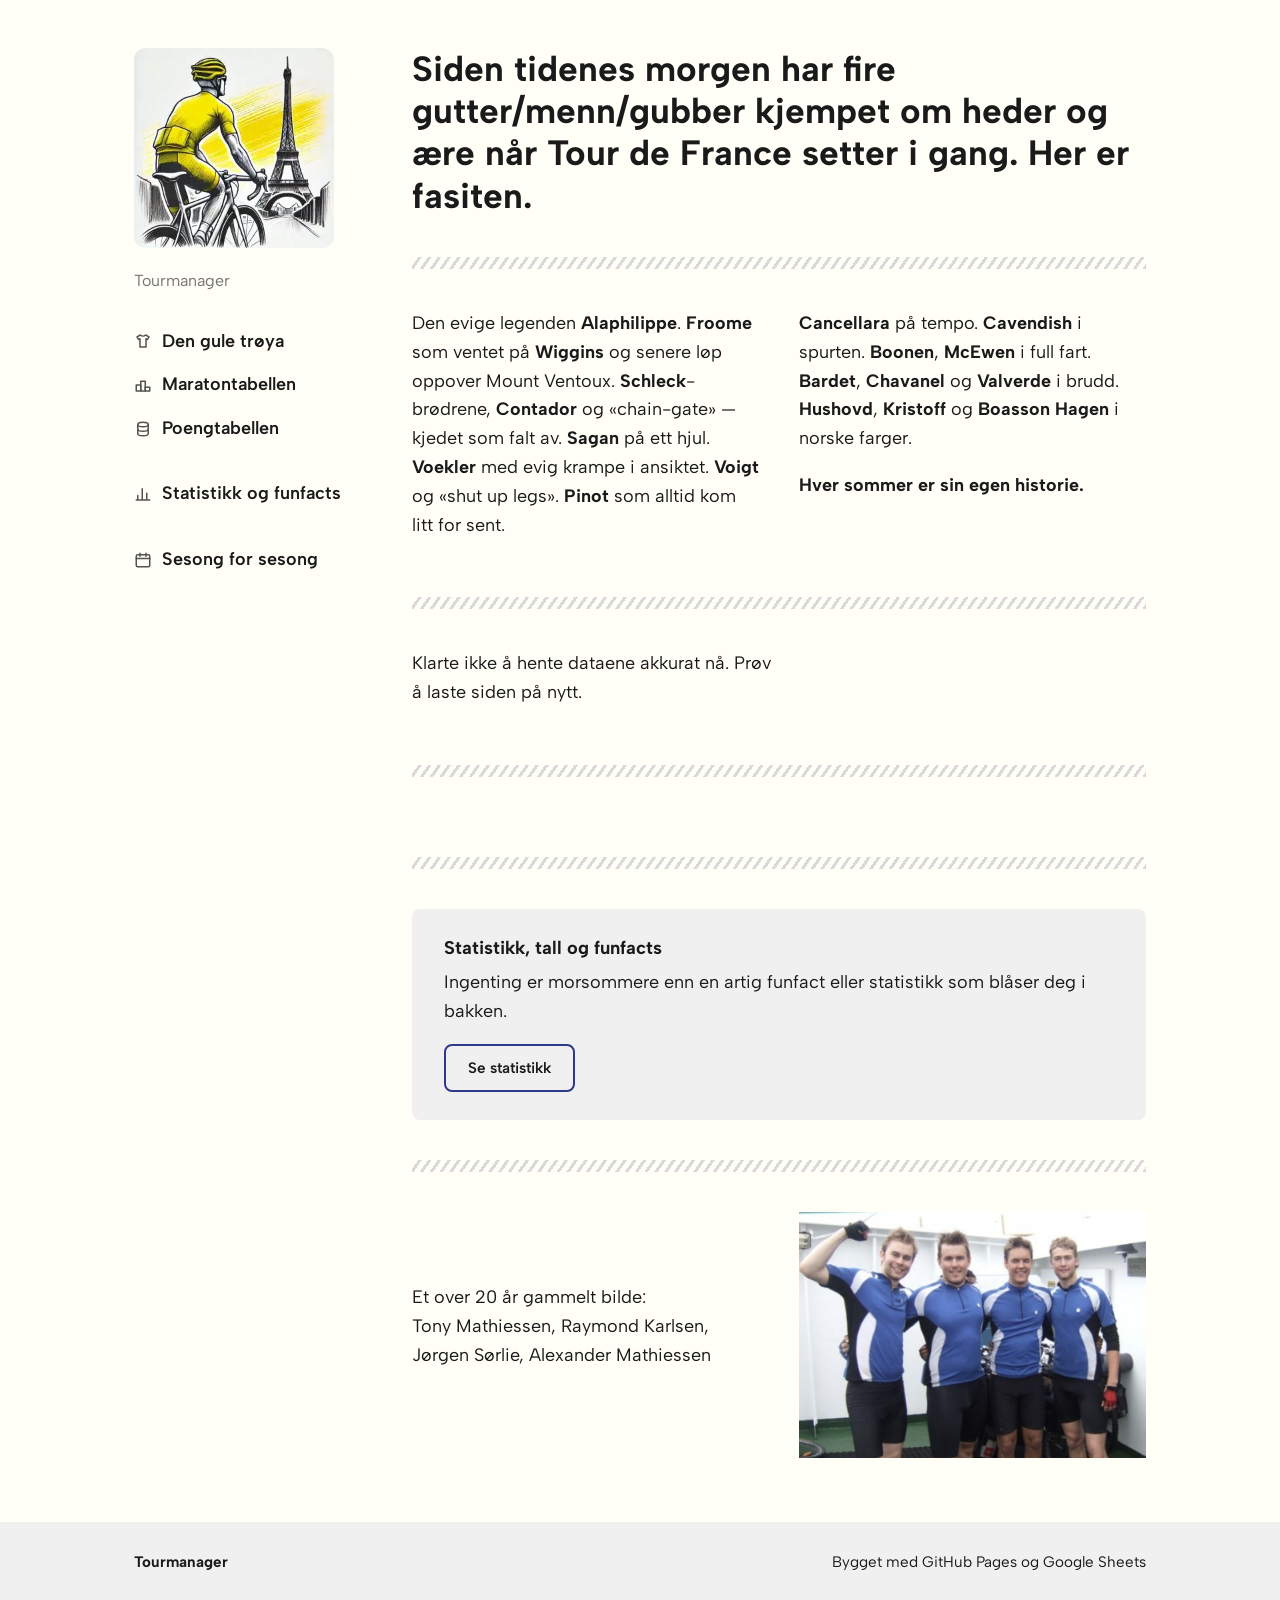
==== index.html @ baaeb24a "Change background color and update winner display" ====
<!DOCTYPE html>
<html lang="nb">
<head>
  <meta charset="UTF-8">
  <meta name="viewport" content="width=device-width, initial-scale=1">
  <title>Tourmanager</title>
  <link rel="preconnect" href="https://fonts.googleapis.com">
  <link rel="preconnect" href="https://fonts.gstatic.com" crossorigin>
  <link href="https://fonts.googleapis.com/css2?family=Albert+Sans:wght@400;600;700&display=swap" rel="stylesheet">
  <link rel="stylesheet" href="css/style.css">
  <style>
    .tospalte {
      display: grid;
      grid-template-columns: 1fr 1fr;
      gap: 40px;
    }
    @media (max-width: 760px) { .tospalte { grid-template-columns: 1fr; gap: 0; } }
    .bilderad {
      display: grid;
      grid-template-columns: 1fr 1fr;
      gap: 40px;
      align-items: center;
    }
    @media (max-width: 760px) { .bilderad { grid-template-columns: 1fr; } }
    .ticker {
      display: block;
      background: #1a1a1a;
      color: #fff;
      padding: 20px 24px;
      margin-bottom: 32px;
      text-decoration: none;
      font-size: 1.05rem;
      line-height: 1.5;
    }
    .ticker:hover { background: #333; }
    .ticker .topp {
      display: flex;
      flex-wrap: wrap;
      align-items: center;
      gap: 10px 14px;
      margin-bottom: 12px;
    }
    .ticker .livemerke {
      display: inline-flex;
      align-items: center;
      gap: 8px;
      background: #d92b2b;
      color: #fff;
      font-size: 0.8rem;
      font-weight: 700;
      letter-spacing: 0.08em;
      text-transform: uppercase;
      padding: 4px 12px;
      border-radius: 999px;
    }
    .ticker .prikk {
      width: 8px;
      height: 8px;
      border-radius: 50%;
      background: #fff;
      animation: pulz 1.6s ease-in-out infinite;
    }
    @keyframes pulz {
      0%, 100% { opacity: 1; }
      50% { opacity: 0.3; }
    }
    .ticker ol {
      list-style: none;
      margin: 0 0 14px;
      padding: 0;
    }
    .ticker li { padding: 2px 0; }
    .ticker .leder { color: var(--tdf-gul); font-weight: 700; }
    .ticker .pil {
      font-weight: 700;
      text-decoration: underline;
      text-underline-offset: 3px;
    }
    .sistevinnere {
      background: var(--flate-graa);
      padding: 16px 24px;
      margin-bottom: 32px;
    }
  </style>
</head>
<body>

<div class="side">

  <aside class="meny">
    <img class="logo" src="assets/logo.png" alt="Illustrasjon av syklist i gul trøye foran Eiffeltårnet">
    <div class="sidenavn">Tourmanager</div>
    <nav>
      <a href="gul-troye.html">Den gule trøya</a>
      <a href="maratontabellen.html">Maratontabellen</a>
      <a href="poengtabellen.html">Poengtabellen</a>
      <span class="gruppe"></span>
      <a href="statistikk.html">Statistikk og funfacts</a>
      <span class="gruppe"></span>
      <a href="sesong-for-sesong.html">Sesong for sesong</a>
    </nav>
  </aside>

  <main>

    <h1>Siden tidenes morgen har fire gutter/menn/gubber kjempet om heder
    og ære når Tour de France setter i gang. Her er fasiten.</h1>

    <div class="skille"></div>

    <div class="tospalte">
      <p>Den evige legenden <strong>Alaphilippe</strong>.
      <strong>Froome</strong> som ventet på <strong>Wiggins</strong> og
      senere løp oppover Mount Ventoux. <strong>Schleck</strong>-brødrene,
      <strong>Contador</strong> og «chain-gate» — kjedet som falt av.
      <strong>Sagan</strong> på ett hjul. <strong>Voekler</strong> med evig
      krampe i ansiktet. <strong>Voigt</strong> og «shut up legs».
      <strong>Pinot</strong> som alltid kom litt for sent.</p>
      <div>
        <p><strong>Cancellara</strong> på tempo. <strong>Cavendish</strong>
        i spurten. <strong>Boonen</strong>, <strong>McEwen</strong> i full
        fart. <strong>Bardet</strong>, <strong>Chavanel</strong> og
        <strong>Valverde</strong> i brudd. <strong>Hushovd</strong>,
        <strong>Kristoff</strong> og <strong>Boasson Hagen</strong> i
        norske farger.</p>
        <p><strong>Hver sommer er sin egen historie.</strong></p>
      </div>
    </div>

    <div class="skille"></div>

    <div id="ticker"></div>

    <div id="mester" class="duoboks">
      <p class="laster">Henter fasiten …</p>
    </div>

    <div class="skille"></div>

    <div id="kortene" class="kortrekke"></div>

    <div class="skille"></div>

    <div class="boks-graa">
      <h3>Statistikk, tall og funfacts</h3>
      <p>Ingenting er morsommere enn en artig funfact eller statistikk
      som blåser deg i bakken.</p>
      <a class="knapp knapp--omriss" href="statistikk.html">Se statistikk</a>
    </div>

    <div class="skille"></div>

    <div class="bilderad">
      <p>Et over 20 år gammelt bilde:<br>
      Tony Mathiessen, Raymond Karlsen,<br>
      Jørgen Sørlie, Alexander Mathiessen</p>
      <img src="assets/gubber.jpg"
           alt="De fire deltakerne i blå sykkeldrakter, for over 20 år siden"
           onerror="this.closest('.bilderad').style.display='none'">
    </div>

  </main>
</div>

<footer>
  <div class="inner">
    <strong>Tourmanager</strong>
    <span>Bygget med GitHub Pages og Google Sheets</span>
  </div>
</footer>

<script src="js/config.js"></script>
<script src="js/motor.js"></script>
<script>
hentTourdata().then(data => {
  const f = formatTall;

  /** Navnene på dem som deler ledelsen, bundet sammen med "og". */
  function ledere(liste, verdiFelt) {
    const topp = liste[0][verdiFelt];
    return liste.filter(x => x[verdiFelt] === topp)
      .map(x => x.person).join(" og ");
  }

  /* ---- Live-ticker når touren pågår ----
     En kompakt svart stripe med stillingen, som i sin helhet lenker til
     den levende sesongsiden. Vises bare når etappedata finnes for en
     sesong som ikke er ferdigspilt i sesonger-fanen. */
  const p = data.paagaaende;
  if (p && p.antallEtapper > 0) {
    const stilling = p.resultater.map((r, i) =>
      `<li${i === 0 ? ' class="leder"' : ''}>${r.plass}. ${r.person} — ${f(r.poeng)}</li>`
    ).join("");
    document.getElementById("ticker").innerHTML = `
      <a class="ticker" href="sesongen.html?aar=${p.aar}">
        <span class="topp">
          <span class="livemerke"><span class="prikk"></span>Pågår</span>
          <span>${p.aar}, etter ${p.antallEtapper}
            etappe${p.antallEtapper === 1 ? "" : "r"}:</span>
        </span>
        <ol>${stilling}</ol>
        <span class="pil">Følg touren →</span>
      </a>`;
  }

  /* ---- Mesterseksjonen ----
     Under touren: kun en enkel linje med de tre siste vinnerne.
     Ellers: full mesterboks for siste ferdigspilte sesong.
     Tekstene er nøklet per år — legg til en linje for hvert nytt år. */
  const FORSIDETEKSTER = {
    2025: `Tony tok tidlig ledelsen og så seg aldri tilbake — men det var
      ordentlig spenning helt frem til nest siste etappe.`,
  };
  const siste = data.sesonger.at(-1);
  const mesterEl = document.getElementById("mester");

  if (p && p.antallEtapper > 0) {
    const treSiste = data.sesonger.slice(-3).reverse()
      .map(s => `${s.vinner} (<a href="sesongen.html?aar=${s.aar}">${s.aar}</a>)`)
      .join(", ");
    mesterEl.className = "sistevinnere";
    mesterEl.innerHTML = `<p style="margin:0;">Siste tre vinnere: ${treSiste}.</p>`;
  } else {
    const sesongtekst = FORSIDETEKSTER[siste.aar] ||
      `Alle tall, etapper og detaljer fra ${siste.aar}-sesongen er samlet
       på sesongsiden.`;
    mesterEl.className = "duoboks";
    mesterEl.innerHTML = `
      <div class="del-gul">
        <h2>Regjerende mester:<br>${data.regjerendeMester}</h2>
        <p>${siste.aar}:</p>
        <ol class="rangering">` +
      siste.resultater.map(r =>
        `<li>${r.plass}. <strong>${r.person}</strong> ${f(r.poeng)}</li>`).join("") +
      `</ol>
      </div>
      <div class="del-krem">
        <h3>Dette var ${siste.aar}-sesongen</h3>
        <p>${sesongtekst}</p>
        <a class="knapp knapp--omriss" href="sesongen.html?aar=${siste.aar}">
        Se detaljer fra sesongen</a>
      </div>`;
  }

  /* ---- De tre kortene ---- */
  document.getElementById("kortene").innerHTML = `
    <div class="kort boks-pastellgul">
      <span class="kortikon" style="color:#9a7d0a;">${tourIkon("gul-troye.html", 30)}</span>
      <div class="kort-innhold">
        <h3>Gul trøye<br>${ledere(data.guleTroyer, "antall")}</h3>
        <p>Antall gule trøyer:</p>
        <ol class="rangering">` +
    (() => {
      let plass = 0, forrige = null;
      return data.guleTroyer.map((r, i) => {
        if (r.antall !== forrige) { plass = i + 1; forrige = r.antall; }
        return `<li>${plass}. <strong>${r.person}</strong> — ${r.antall}</li>`;
      }).join("");
    })() +
    `</ol>
        <a class="knapp knapp--gull" href="gul-troye.html">Se de gule trøyene</a>
      </div>
    </div>
    <div class="kort boks-pastellblaa">
      <span class="kortikon" style="color:#1f6fb2;">${tourIkon("maratontabellen.html", 30)}</span>
      <div class="kort-innhold">
        <h3>Maratontabellen<br>${ledere(data.maratontabellen, "verdi")}</h3>
        <p>Sammenlagtlista:</p>
        <ol class="rangering">` +
    data.maratontabellen.map((r, i) =>
      `<li>${i + 1}. <strong>${r.person}</strong> ${r.verdi}</li>`).join("") +
    `</ol>
        <a class="knapp" href="maratontabellen.html">Maratontabellen</a>
      </div>
    </div>
    <div class="kort boks-pastellgroenn">
      <span class="kortikon" style="color:#1e7a46;">${tourIkon("poengtabellen.html", 30)}</span>
      <div class="kort-innhold">
        <h3>Poengtabellen<br>${ledere(data.totalpoeng, "verdi")}</h3>
        <p>Antall poeng:</p>
        <ol class="rangering">` +
    data.totalpoeng.map((r, i) =>
      `<li>${i + 1}. <strong>${r.person}</strong> — ${f(r.verdi)}</li>`).join("") +
    `</ol>
        <a class="knapp knapp--groenn" href="poengtabellen.html">Poengtabellen</a>
      </div>
    </div>`;

}).catch(feil => {
  document.getElementById("mester").innerHTML =
    "<p>Klarte ikke å hente dataene akkurat nå. Prøv å laste siden på nytt.</p>";
});
</script>

</body>
</html>
---- css/style.css ----
/* ==========================================================================
   Tourmanager — felles stilark
   Gjenskaper designet fra tdf.raymondkarlsen.no:
   Albert Sans, TdF-gult, pastellkort, skråstilte stripeskiller, venstremeny.
   ========================================================================== */

/* ---- Designvariabler ----------------------------------------------------
   Alle farger og størrelser bor her. Vil du justere noe på hele siden,
   er dette stedet. */
:root {
  /* Grunnfarger */
  --tekst: #1a1a1a;
  --tekst-daus: #757575;        /* grå sekundærtekst, f.eks. "Tourmanager" */
  --bakgrunn: #fffef7;          /* svært lys gul — nesten hvit */
  --flate-graa: #f0f0f0;        /* footer og grå bokser */

  /* Signaturfargen */
  --tdf-gul: #ffdf00;

  /* Pastellkort (som de tre kortene på forsiden) */
  --pastell-gul: #fdf8e1;
  --pastell-blaa: #ddebf7;
  --pastell-groenn: #e2f3e7;

  /* Knappefarger */
  --knapp-gull: #9a7d0a;
  --knapp-blaa: #1f6fb2;
  --knapp-groenn: #1e7a46;
  --knapp-kant: #2d3a8c;        /* mørk blå kantlinje på outline-knapper */

  /* Stripefarger for skillelinjer */
  --stripe-graa: #d9d9d9;
  --stripe-gul: #f5c400;
  --stripe-groenn: #35b06f;
  --stripe-blaa: #5560c8;

  /* Layout */
  --sidebredde: 1060px;
  --meny-bredde: 230px;
  --luft: 24px;
}

/* ---- Grunnoppsett -------------------------------------------------------- */
* { box-sizing: border-box; }

body {
  margin: 0;
  font-family: "Albert Sans", -apple-system, "Segoe UI", sans-serif;
  font-size: 18px;
  line-height: 1.6;
  color: var(--tekst);
  background: var(--bakgrunn);
}

h1, h2, h3 {
  line-height: 1.2;
  font-weight: 700;
  margin: 0 0 0.5em;
}
h1 { font-size: 2.2rem; }
h2 { font-size: 1.8rem; margin-top: 0; }
h3 { font-size: 1.15rem; }

p { margin: 0 0 1em; }

a { color: inherit; }

img { max-width: 100%; height: auto; }

/* ---- Sideskjelett: meny til venstre, innhold til høyre ------------------- */
.side {
  display: grid;
  grid-template-columns: var(--meny-bredde) 1fr;
  gap: 48px;
  max-width: var(--sidebredde);
  margin: 0 auto;
  padding: 48px var(--luft) 0;
}

/* ---- Venstremenyen ------------------------------------------------------- */
.meny .logo {
  width: 100%;
  max-width: 200px;
  border-radius: 12px;
  display: block;
  margin-bottom: 20px;
}

.meny .sidenavn {
  color: var(--tekst-daus);
  font-size: 1rem;
  margin-bottom: 28px;
}

.meny nav { display: flex; flex-direction: column; gap: 4px; }

.meny nav a {
  display: flex;
  align-items: center;
  gap: 10px;
  padding: 9px 12px;
  margin-left: -12px;          /* ikonene flukter med logoen over */
  border-radius: 10px;
  color: var(--tekst);
  text-decoration: none;
  font-weight: 600;
  line-height: 1.2;
}
.meny nav a svg { flex: none; opacity: 0.75; }
.meny nav a:hover { background: var(--flate-graa); }
.meny nav a.aktiv { background: var(--tdf-gul); }
.meny nav a.aktiv svg { opacity: 1; }

/* Gruppene i menyen (tabellene / statistikk / sesonger) skilles med luft */
.meny nav .gruppe { height: 18px; }

/* ---- Skråstilte stripeskiller --------------------------------------------
   Signaturen fra originalsiden. Farge styres med modifikatorklasse. */
.skille {
  height: 12px;
  margin: 40px 0;
  background: repeating-linear-gradient(
    -55deg,
    var(--stripefarge, var(--stripe-graa)) 0 3px,
    transparent 3px 8px
  );
}
.skille--gul    { --stripefarge: var(--stripe-gul); }
.skille--groenn { --stripefarge: var(--stripe-groenn); }
.skille--blaa   { --stripefarge: var(--stripe-blaa); }

/* ---- Bokser og kort ------------------------------------------------------ */

/* Den gule signaturboksen ("Regjerende mester", sammenlagtlister) */
.boks-gul {
  background: var(--tdf-gul);
  padding: 28px 32px;
}

/* Pastellbokser */
.boks-pastellgul    { background: var(--pastell-gul);    padding: 28px 32px; }
.boks-pastellblaa   { background: var(--pastell-blaa);   padding: 28px 32px; }
.boks-pastellgroenn { background: var(--pastell-groenn); padding: 28px 32px; }
.boks-graa          { background: var(--flate-graa);     padding: 28px 32px; border-radius: 8px; }
.boks-hvit {
  background: #ffffff;
  border: 1px solid #ece7d2;
  padding: 28px 32px;
}

/* Duoboksen: to halvdeler med ulik farge som leses som én boks
   (mesterboksen på forsiden). Stables på mobil. */
.duoboks {
  display: grid;
  grid-template-columns: 1fr 1fr;
  margin: 32px 0;
}
.duoboks > div { padding: 28px 32px; }
.duoboks .del-gul  { background: var(--tdf-gul); }
.duoboks .del-krem { background: var(--pastell-gul); }
@media (max-width: 760px) {
  .duoboks { grid-template-columns: 1fr; }
}

/* Kortrekke, som de tre kortene på forsiden */
.kortrekke {
  display: grid;
  grid-template-columns: repeat(auto-fit, minmax(240px, 1fr));
  gap: 24px;
  margin: 32px 0;
}
.kort { padding: 0 0 28px; position: relative; }
.kort .kort-bilde { display: block; width: 100%; }
.kort .kort-innhold { padding: 20px 28px 0; }
.kort .kort-innhold h3 { padding-right: 44px; }

/* Ikonet øverst til høyre i forsidekortene */
.kortikon {
  position: absolute;
  top: 22px;
  right: 24px;
  opacity: 0.85;
}

/* ---- Lister uten kuler (rangeringslister som "1. Tony – 360") ------------ */
ol.rangering {
  list-style: none;
  margin: 0;
  padding: 0;
}
ol.rangering li { margin-bottom: 2px; }

/* ---- Knapper ------------------------------------------------------------- */
.knapp {
  display: inline-block;
  padding: 10px 22px;
  border-radius: 999px;
  font-size: 0.95rem;
  font-weight: 600;
  text-decoration: none;
  color: #fff;
  background: var(--knapp-blaa);
  border: none;
  cursor: pointer;
}
.knapp--gull   { background: var(--knapp-gull); }
.knapp--groenn { background: var(--knapp-groenn); }
.knapp--omriss {
  background: transparent;
  color: var(--tekst);
  border: 2px solid var(--knapp-kant);
  border-radius: 8px;
}
.knapp:hover { filter: brightness(1.1); }
.knapp--omriss:hover { filter: none; background: #f5f6fb; }

/* ---- Tabeller (erstatter Datawrapper-tabellene) --------------------------- */
table.data {
  width: 100%;
  border-collapse: collapse;
  font-size: 0.95rem;
  margin: 16px 0 8px;
}
table.data th {
  text-align: right;
  border-bottom: 2px solid var(--tekst);
  padding: 6px 10px;
  font-weight: 700;
}
table.data th:first-child,
table.data td:first-child { text-align: left; }
table.data td {
  text-align: right;
  padding: 6px 10px;
  border-bottom: 1px solid #e5e5e5;
}
table.data tr:nth-child(even) td { background: rgba(0, 0, 0, 0.025); }
table.data tr.total td {
  background: var(--tdf-gul);
  font-weight: 700;
  border-bottom: none;
}
table.data tr.vinner td { background: var(--pastell-gul); font-weight: 600; }

/* ---- Footer --------------------------------------------------------------- */
footer {
  margin-top: 64px;
  background: var(--flate-graa);
}
footer .inner {
  max-width: var(--sidebredde);
  margin: 0 auto;
  padding: 28px var(--luft);
  display: flex;
  justify-content: space-between;
  align-items: center;
  font-size: 0.95rem;
}
footer .inner strong { font-weight: 700; }

/* ---- Laster-tilstand for datadrevne felter -------------------------------- */
.laster {
  color: var(--tekst-daus);
  font-style: italic;
}

/* ---- Mobilmeny-knappen (hamburgeren) ---------------------------------------
   Lages av js/motor.js på alle sider. Skjult på store skjermer. */
.menyknapp { display: none; }

/* ---- Mobil ----------------------------------------------------------------
   Under 760px blir menyen en kompakt topplinje: liten logo, sidenavn og
   hamburger-knapp. Lenkene vises først når knappen åpnes. */
@media (max-width: 760px) {
  .side {
    grid-template-columns: 1fr;
    gap: 20px;
    padding-top: 16px;
  }

  .meny {
    display: flex;
    flex-wrap: wrap;
    align-items: center;
    gap: 12px;
  }
  .meny .logo {
    max-width: 48px;
    margin: 0;
    border-radius: 8px;
  }
  .meny .sidenavn {
    margin: 0;
    flex: 1;
    font-size: 1.1rem;
    font-weight: 700;
    color: var(--tekst);
  }

  .menyknapp {
    display: flex;
    flex-direction: column;
    gap: 5px;
    margin-left: auto;
    padding: 10px;
    background: none;
    border: none;
    cursor: pointer;
  }
  .menyknapp span {
    display: block;
    width: 24px;
    height: 3px;
    background: var(--tekst);
    border-radius: 2px;
    transition: transform 0.2s, opacity 0.2s;
  }
  /* Knappen blir en X når menyen er åpen */
  .meny.aapen .menyknapp span:nth-child(1) { transform: translateY(8px) rotate(45deg); }
  .meny.aapen .menyknapp span:nth-child(2) { opacity: 0; }
  .meny.aapen .menyknapp span:nth-child(3) { transform: translateY(-8px) rotate(-45deg); }

  .meny nav {
    display: none;
    width: 100%;
    flex-direction: column;
    gap: 4px;
    padding: 8px 0 4px;
  }
  .meny.aapen nav { display: flex; }
  .meny nav a {
    padding: 13px 14px;        /* romsligere trykkflate (over 44 px høy) */
    margin-left: 0;
    font-size: 1.05rem;
  }
  .meny nav .gruppe { display: none; }

  h1 { font-size: 1.7rem; }
  h2 { font-size: 1.4rem; }
}

/* Respekter redusert bevegelse */
@media (prefers-reduced-motion: reduce) {
  * { transition: none !important; animation: none !important; }
}
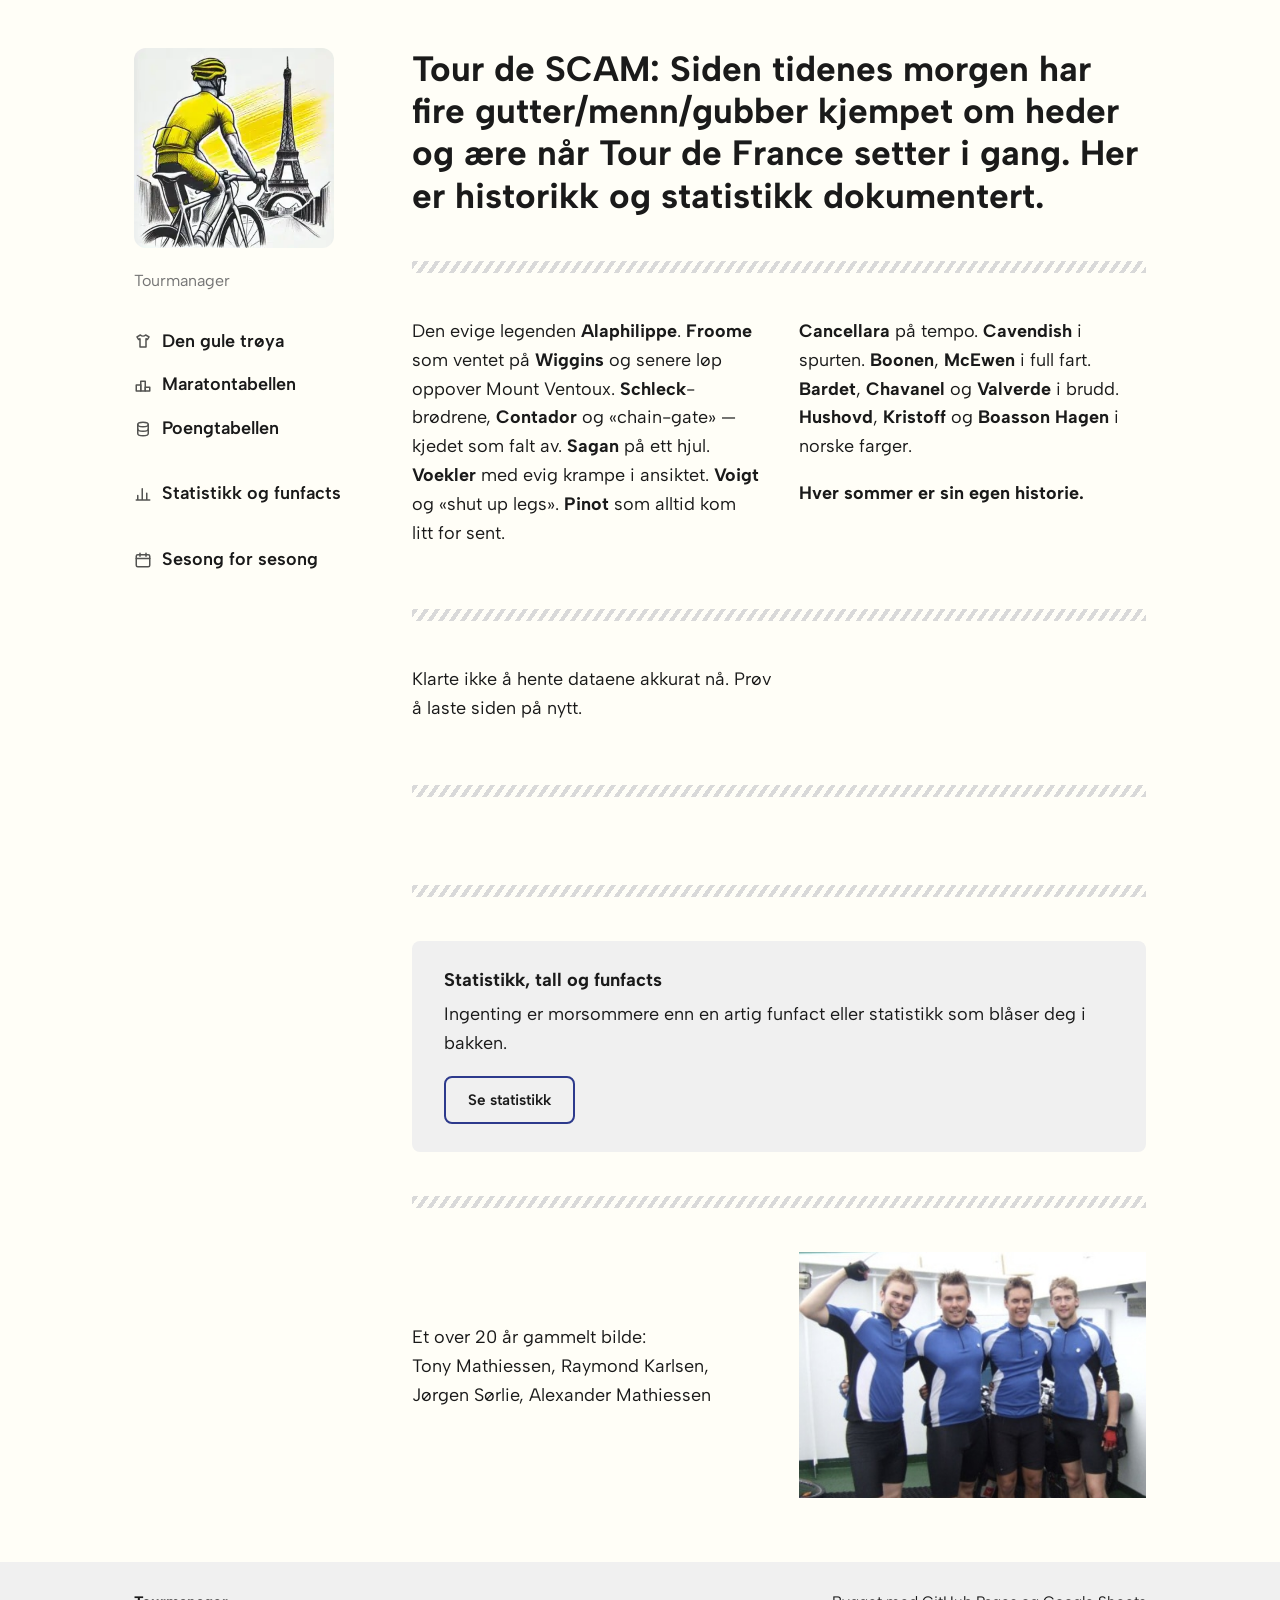
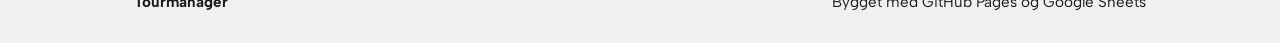
==== commit b5d36fe4: "Update header text for Tour de SCAM section" ====
--- a/index.html
+++ b/index.html
@@ -103,8 +103,8 @@
 
   <main>
 
-    <h1>Siden tidenes morgen har fire gutter/menn/gubber kjempet om heder
-    og ære når Tour de France setter i gang. Her er fasiten.</h1>
+    <h1>Tour de SCAM: Siden tidenes morgen har fire gutter/menn/gubber kjempet om heder
+    og ære når Tour de France setter i gang. Her er historikk og statistikk dokumentert.</h1>
 
     <div class="skille"></div>
 
--- a/css/style.css
+++ b/css/style.css
@@ -118,11 +118,11 @@
    Signaturen fra originalsiden. Farge styres med modifikatorklasse. */
 .skille {
   height: 12px;
-  margin: 40px 0;
+  margin: 44px 0;
   background: repeating-linear-gradient(
     -55deg,
-    var(--stripefarge, var(--stripe-graa)) 0 3px,
-    transparent 3px 8px
+    var(--stripefarge, var(--stripe-graa)) 0 4px,
+    transparent 4px 9px
   );
 }
 .skille--gul    { --stripefarge: var(--stripe-gul); }
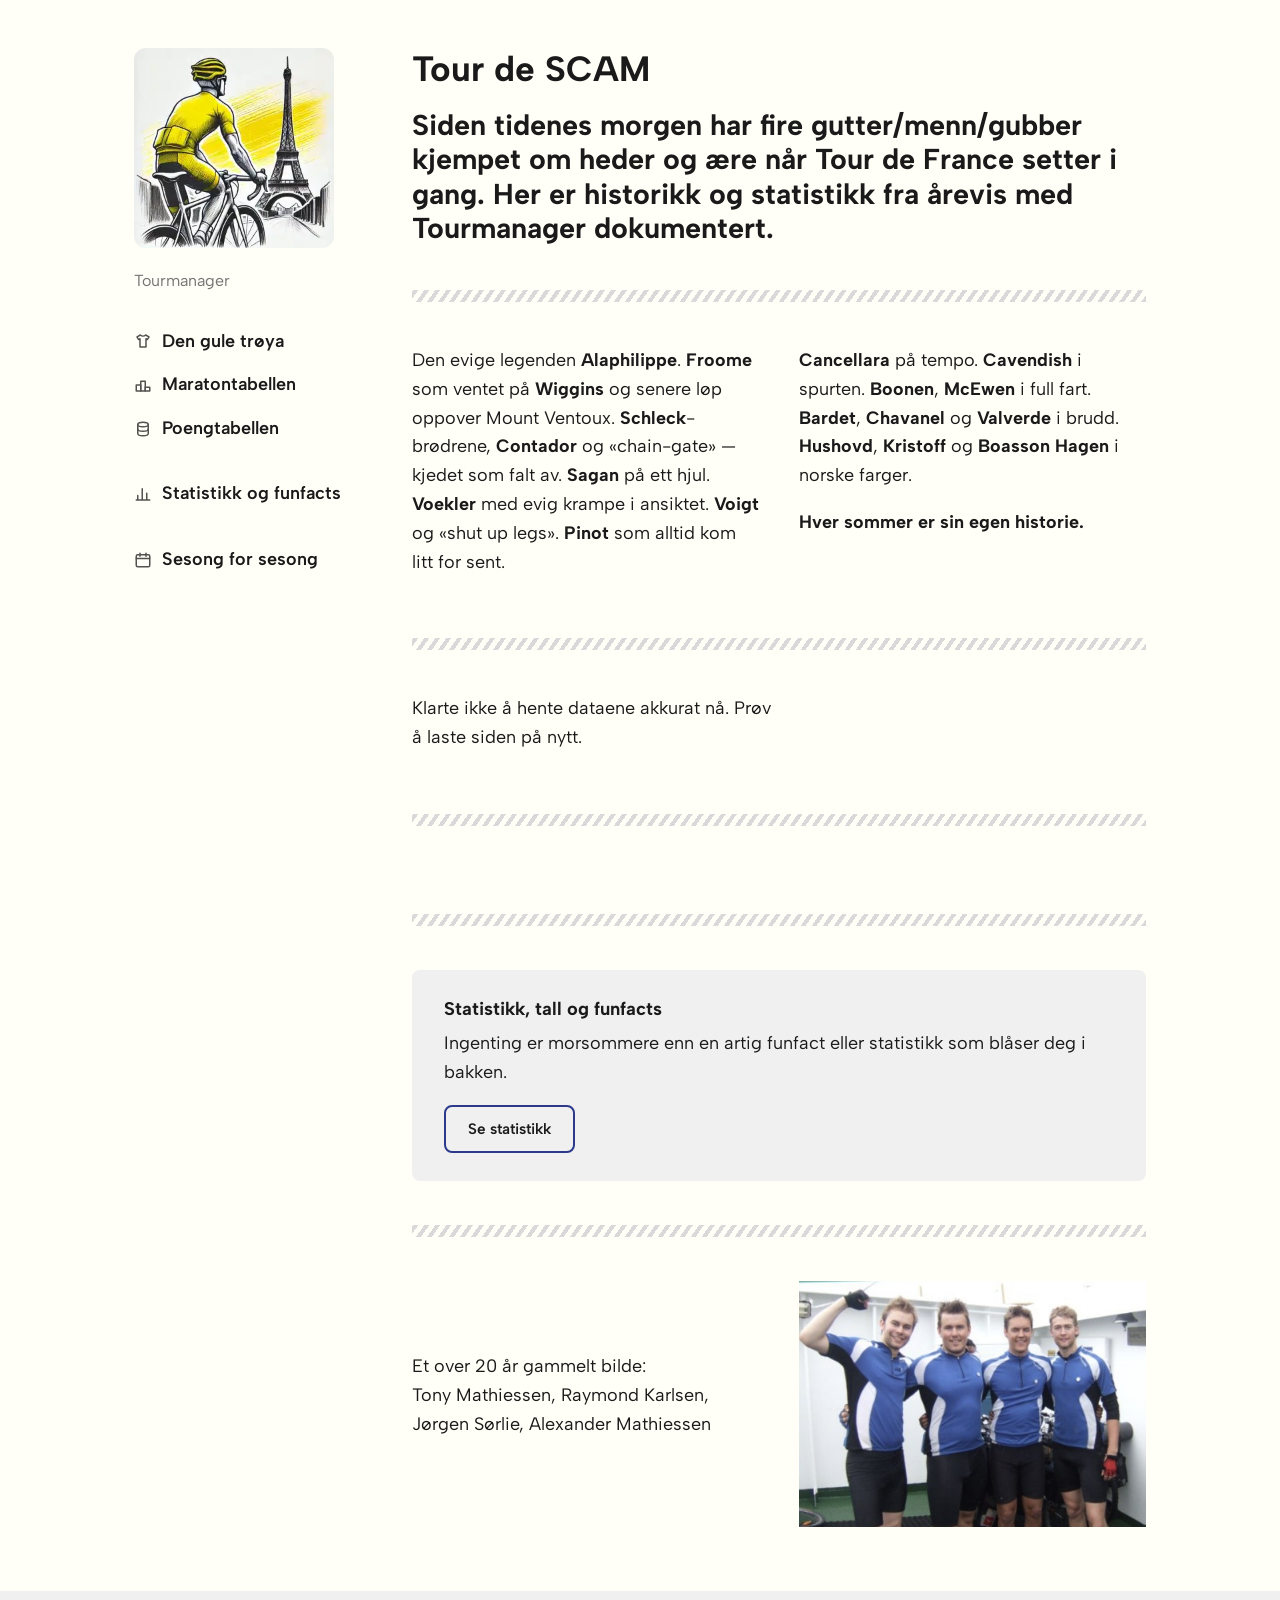
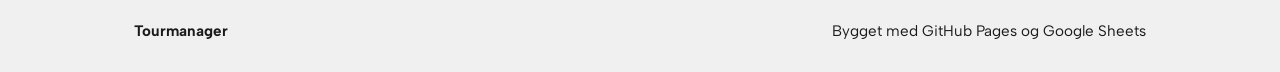
==== commit 0de63fd0: "Revise main heading and add subheading Updated heading structure for better clarity and organization" ====
--- a/index.html
+++ b/index.html
@@ -103,8 +103,11 @@
 
   <main>
 
-    <h1>Tour de SCAM: Siden tidenes morgen har fire gutter/menn/gubber kjempet om heder
-    og ære når Tour de France setter i gang. Her er historikk og statistikk dokumentert.</h1>
+    <h1>Tour de SCAM</h1>
+
+    <h2>Siden tidenes morgen har fire gutter/menn/gubber kjempet om heder
+    og ære når Tour de France setter i gang. Her er historikk og statistikk 
+      fra årevis med Tourmanager dokumentert.</h2>
 
     <div class="skille"></div>
 
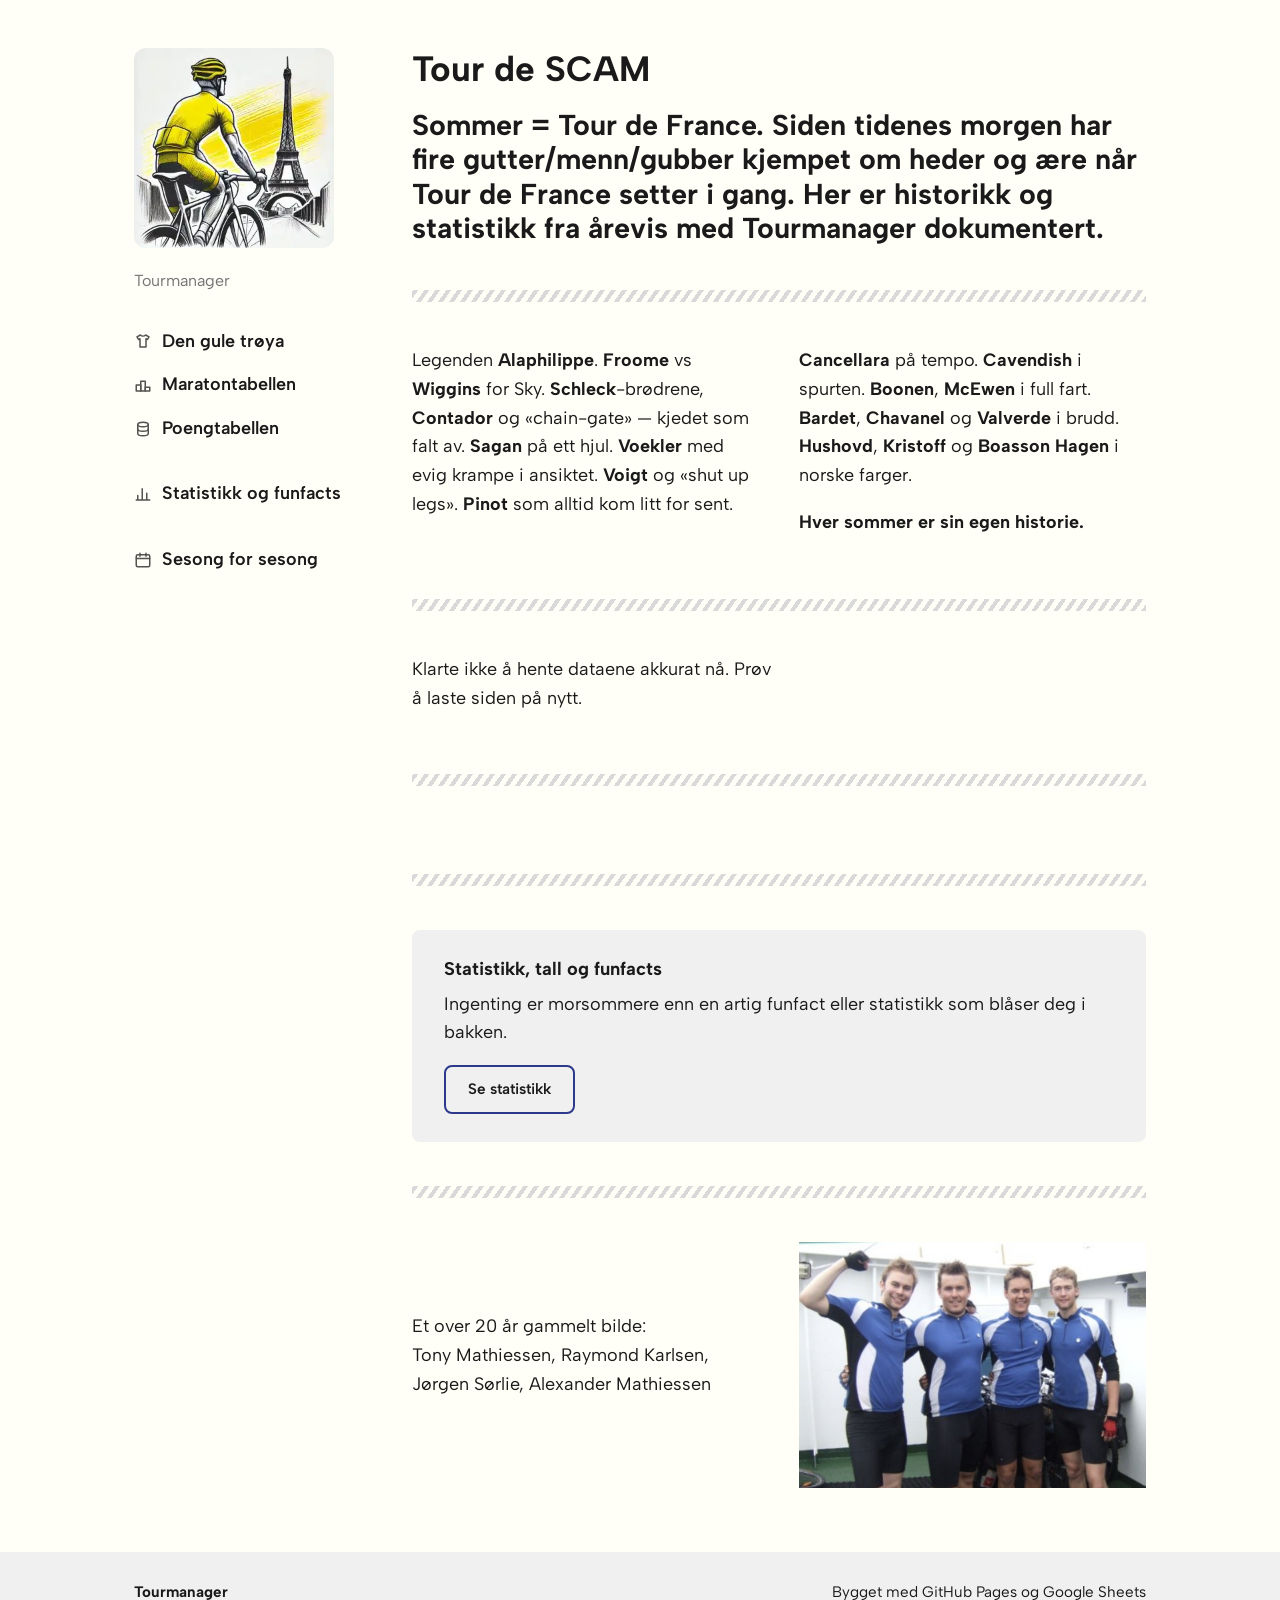
==== commit 254b5fd6: "Update Tour de France description in index.html" ====
--- a/index.html
+++ b/index.html
@@ -105,16 +105,15 @@
 
     <h1>Tour de SCAM</h1>
 
-    <h2>Siden tidenes morgen har fire gutter/menn/gubber kjempet om heder
+    <h2>Sommer = Tour de France. Siden tidenes morgen har fire gutter/menn/gubber kjempet om heder
     og ære når Tour de France setter i gang. Her er historikk og statistikk 
       fra årevis med Tourmanager dokumentert.</h2>
 
     <div class="skille"></div>
 
     <div class="tospalte">
-      <p>Den evige legenden <strong>Alaphilippe</strong>.
-      <strong>Froome</strong> som ventet på <strong>Wiggins</strong> og
-      senere løp oppover Mount Ventoux. <strong>Schleck</strong>-brødrene,
+      <p>Legenden <strong>Alaphilippe</strong>.
+      <strong>Froome</strong> vs <strong>Wiggins</strong> for Sky. <strong>Schleck</strong>-brødrene,
       <strong>Contador</strong> og «chain-gate» — kjedet som falt av.
       <strong>Sagan</strong> på ett hjul. <strong>Voekler</strong> med evig
       krampe i ansiktet. <strong>Voigt</strong> og «shut up legs».
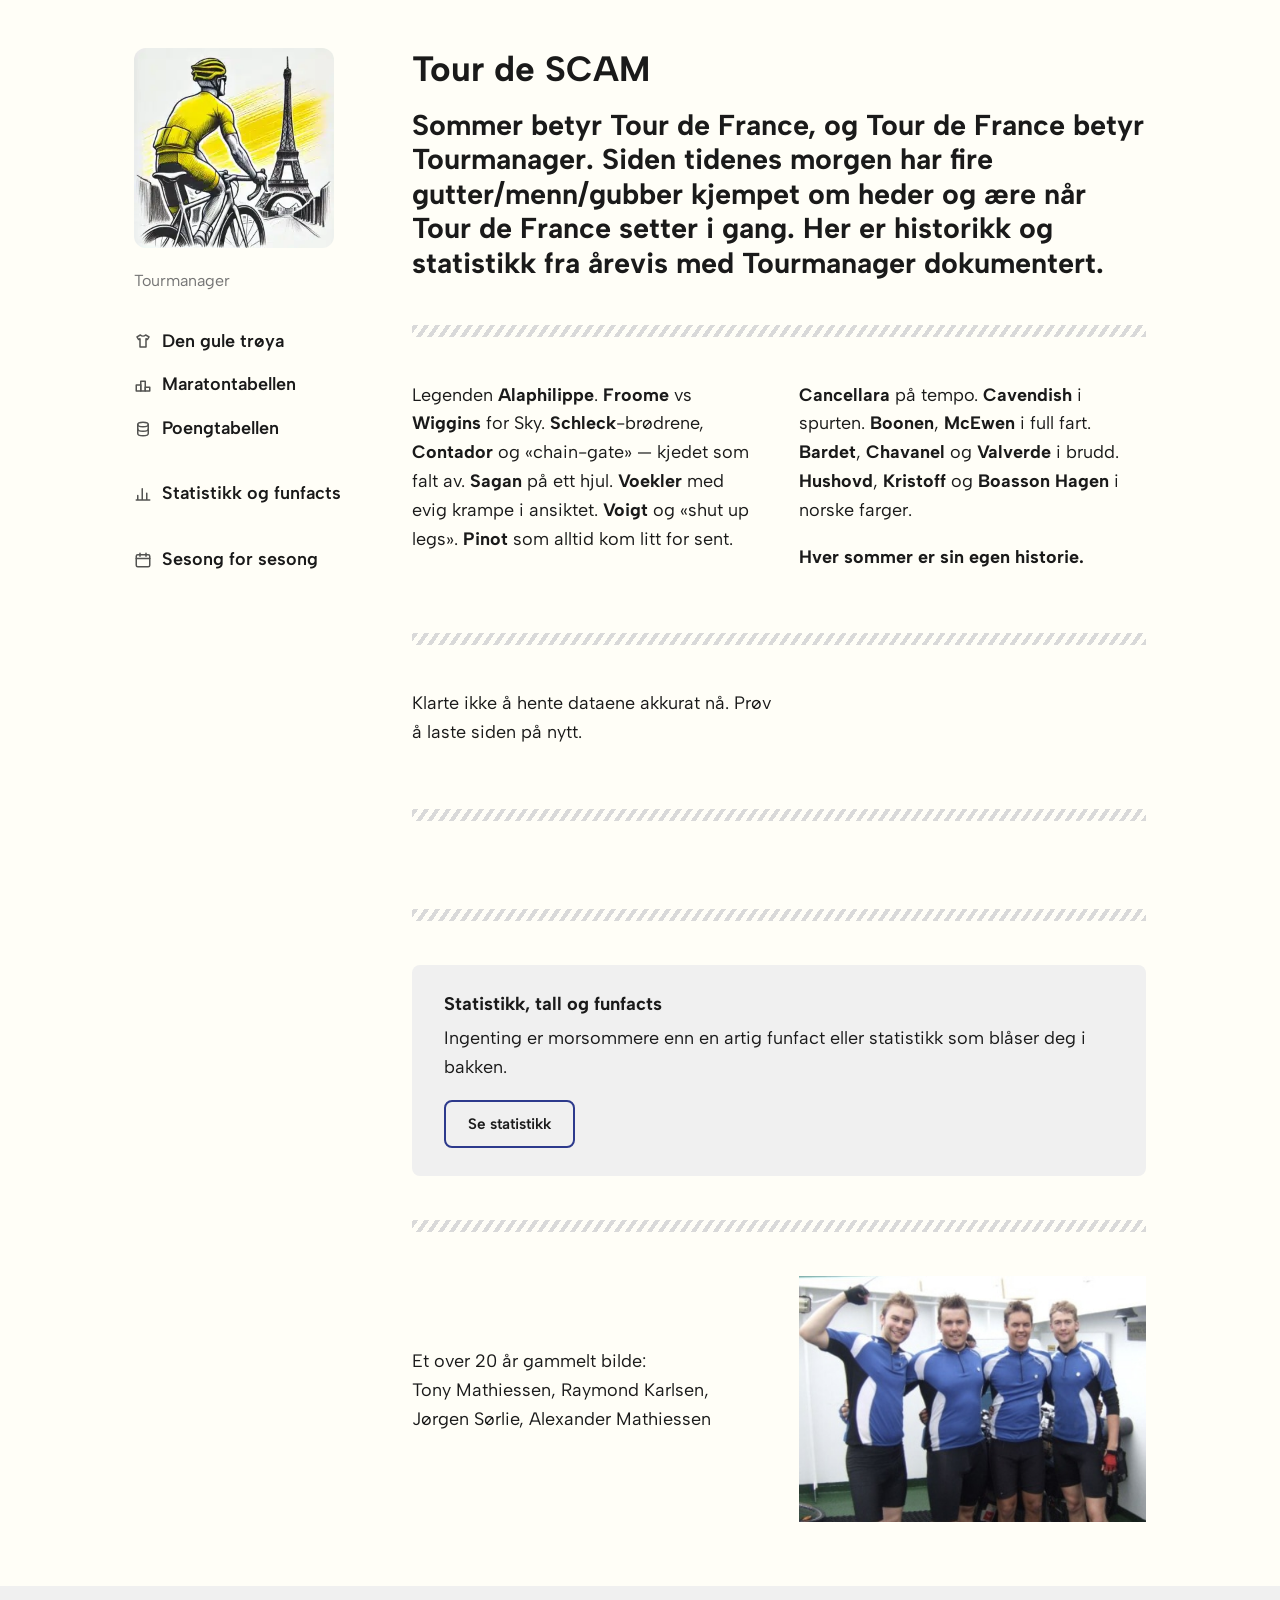
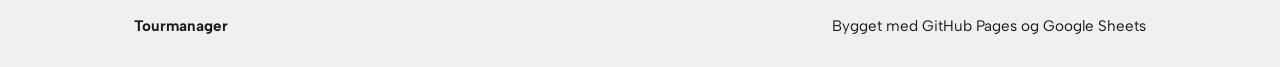
==== commit 786254be: "Update subtitle for clarity and consistency" ====
--- a/index.html
+++ b/index.html
@@ -105,7 +105,7 @@
 
     <h1>Tour de SCAM</h1>
 
-    <h2>Sommer = Tour de France. Siden tidenes morgen har fire gutter/menn/gubber kjempet om heder
+    <h2>Sommer betyr Tour de France, og Tour de France betyr Tourmanager. Siden tidenes morgen har fire gutter/menn/gubber kjempet om heder
     og ære når Tour de France setter i gang. Her er historikk og statistikk 
       fra årevis med Tourmanager dokumentert.</h2>
 
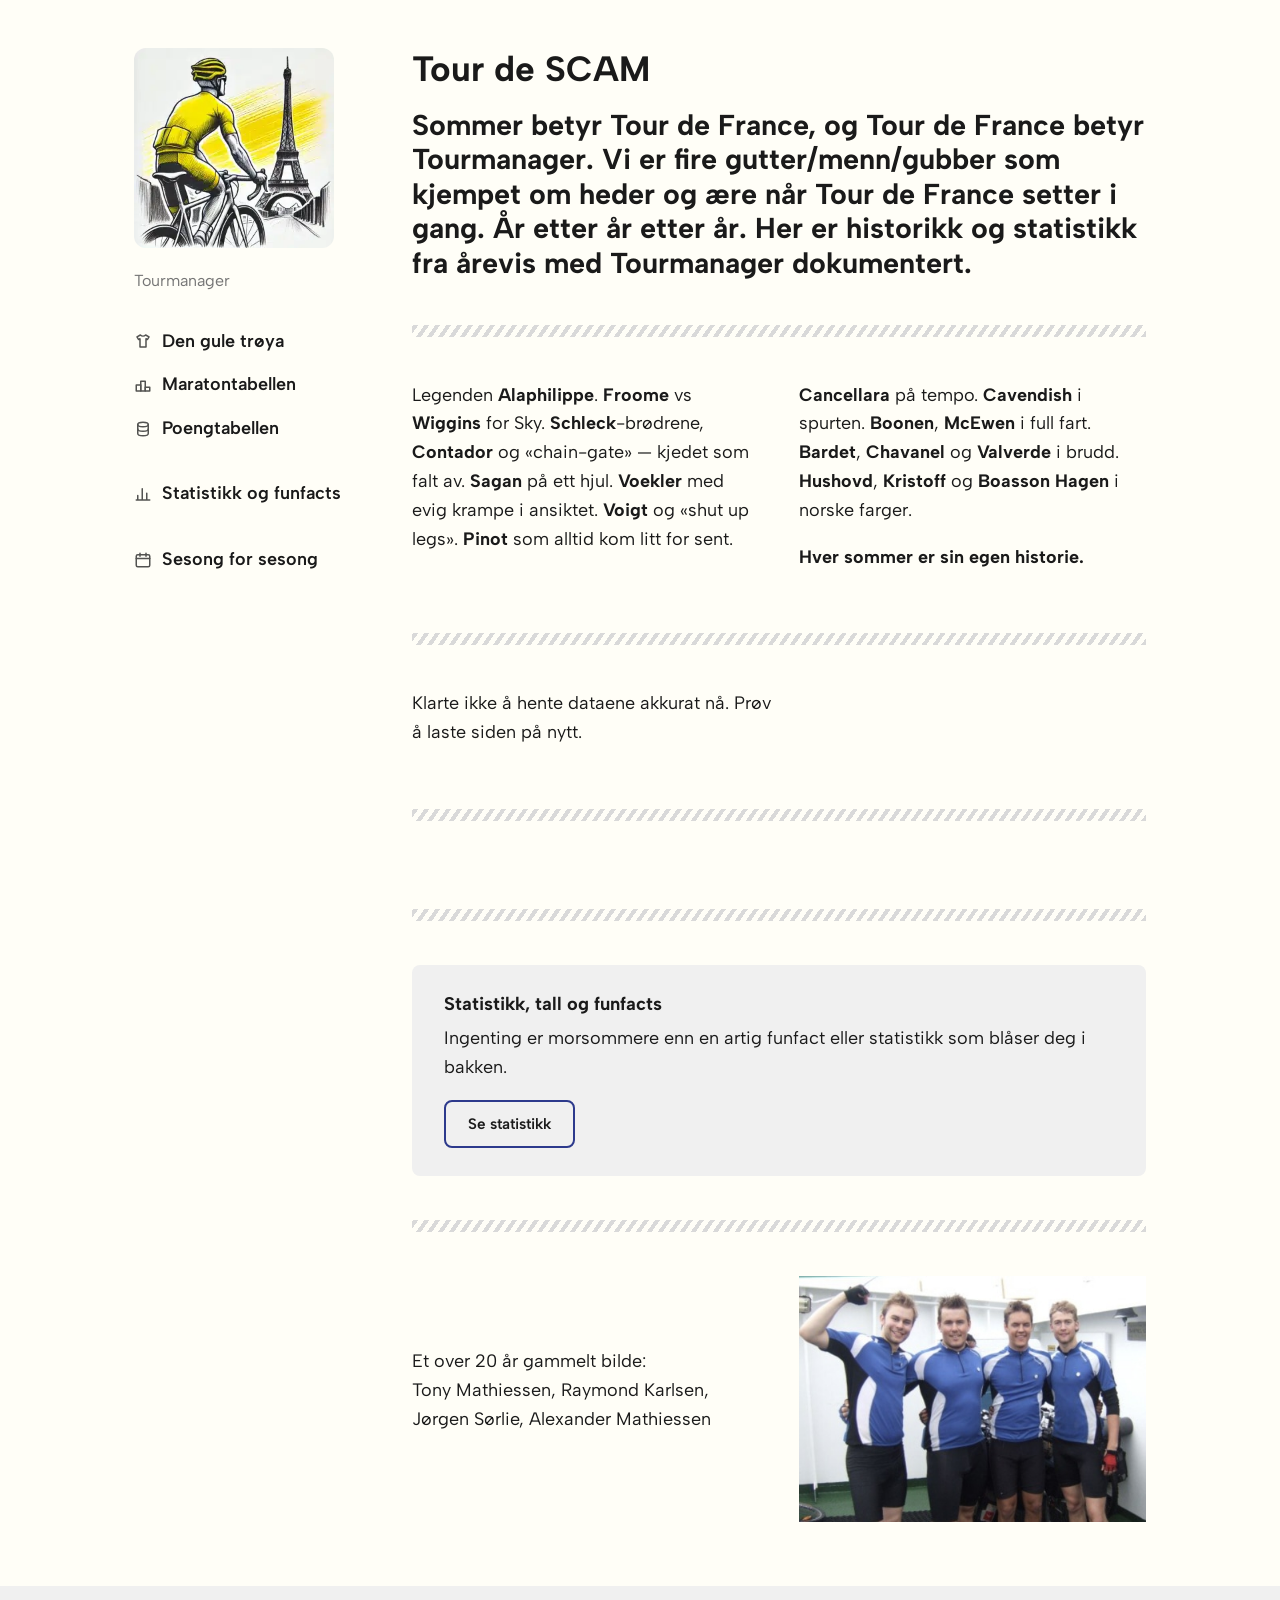
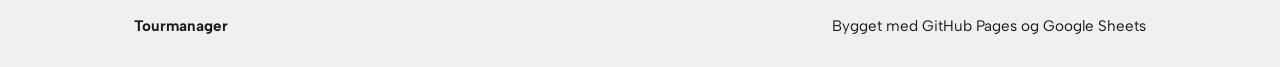
==== commit 34bfd7c1: "Update Tour de France description in index.html" ====
--- a/index.html
+++ b/index.html
@@ -105,8 +105,8 @@
 
     <h1>Tour de SCAM</h1>
 
-    <h2>Sommer betyr Tour de France, og Tour de France betyr Tourmanager. Siden tidenes morgen har fire gutter/menn/gubber kjempet om heder
-    og ære når Tour de France setter i gang. Her er historikk og statistikk 
+    <h2>Sommer betyr Tour de France, og Tour de France betyr Tourmanager. Vi er fire gutter/menn/gubber som kjempet om heder
+    og ære når Tour de France setter i gang. År etter år etter år. Her er historikk og statistikk 
       fra årevis med Tourmanager dokumentert.</h2>
 
     <div class="skille"></div>
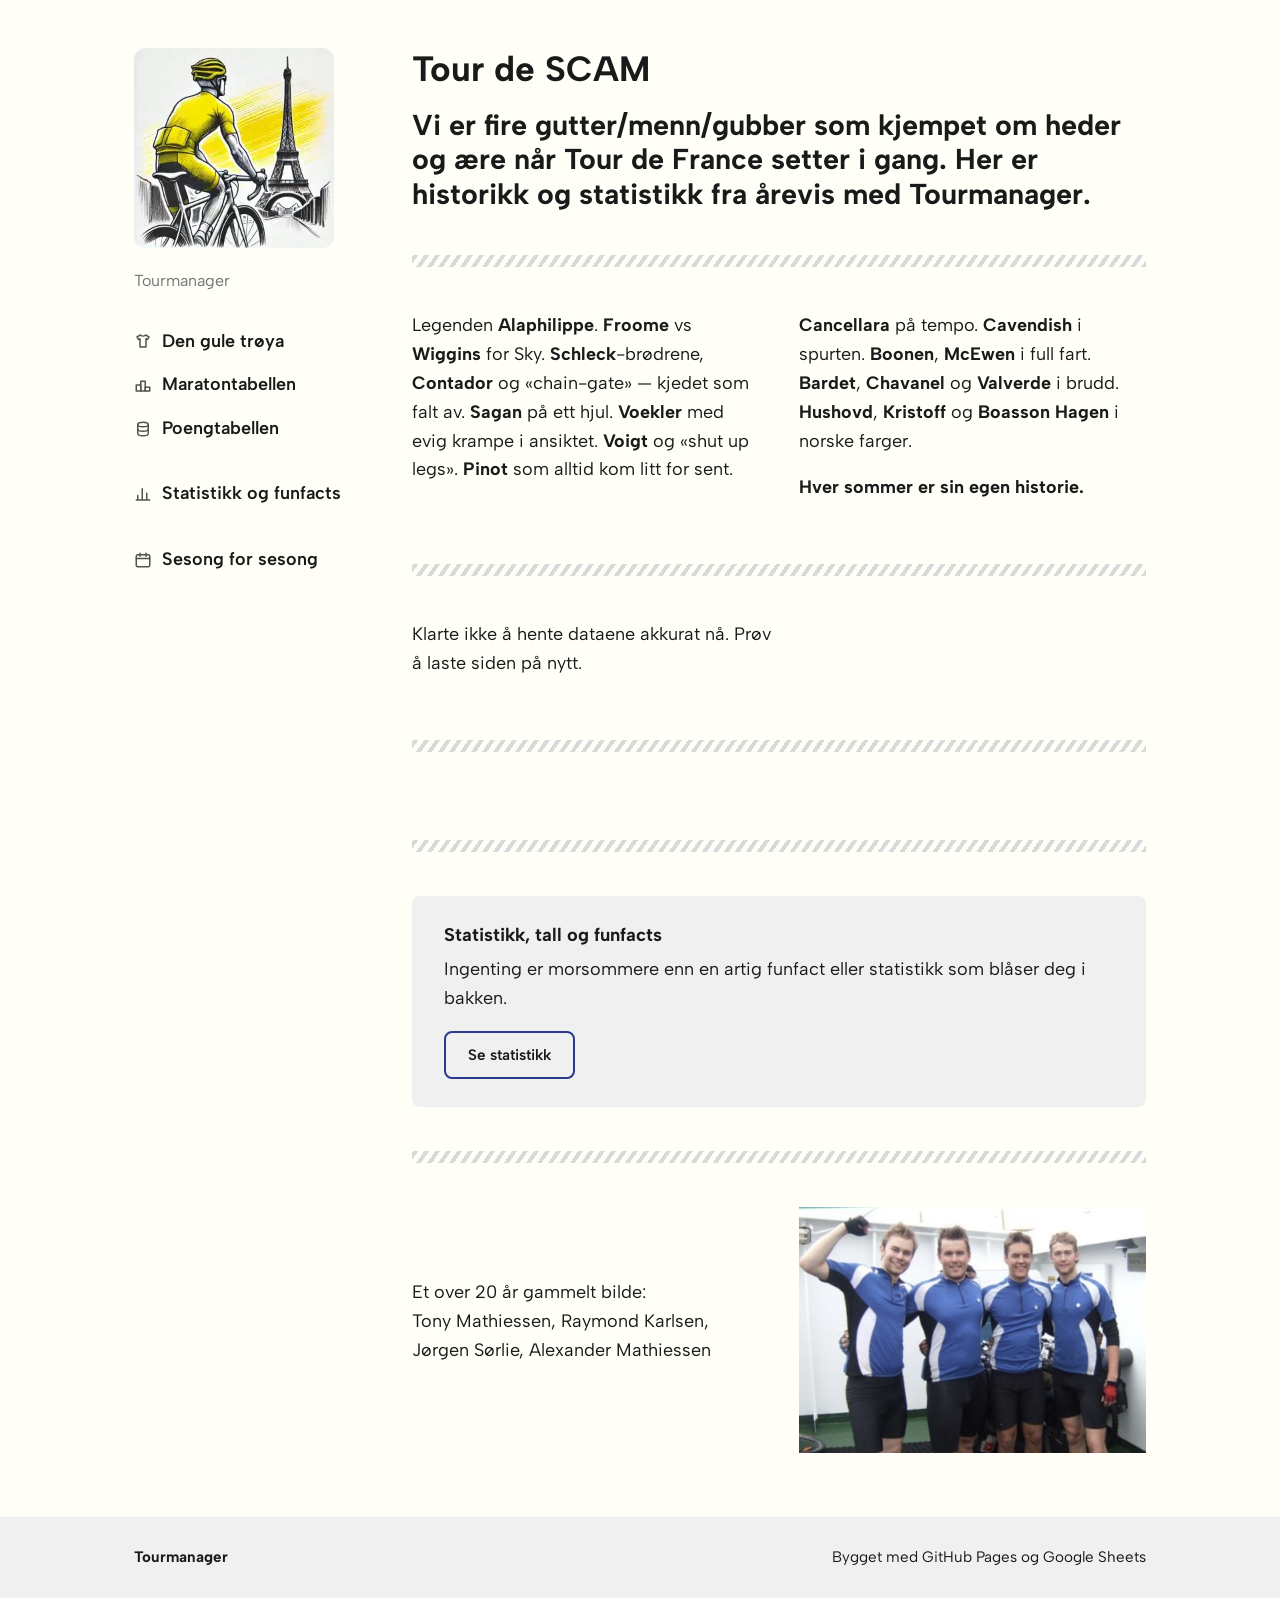
==== commit 8e45c765: "Refactor Tour de France description in index.html" ====
--- a/index.html
+++ b/index.html
@@ -105,9 +105,9 @@
 
     <h1>Tour de SCAM</h1>
 
-    <h2>Sommer betyr Tour de France, og Tour de France betyr Tourmanager. Vi er fire gutter/menn/gubber som kjempet om heder
-    og ære når Tour de France setter i gang. År etter år etter år. Her er historikk og statistikk 
-      fra årevis med Tourmanager dokumentert.</h2>
+    <h2>Vi er fire gutter/menn/gubber som kjempet om heder
+    og ære når Tour de France setter i gang. Her er historikk og statistikk 
+      fra årevis med Tourmanager.</h2>
 
     <div class="skille"></div>
 
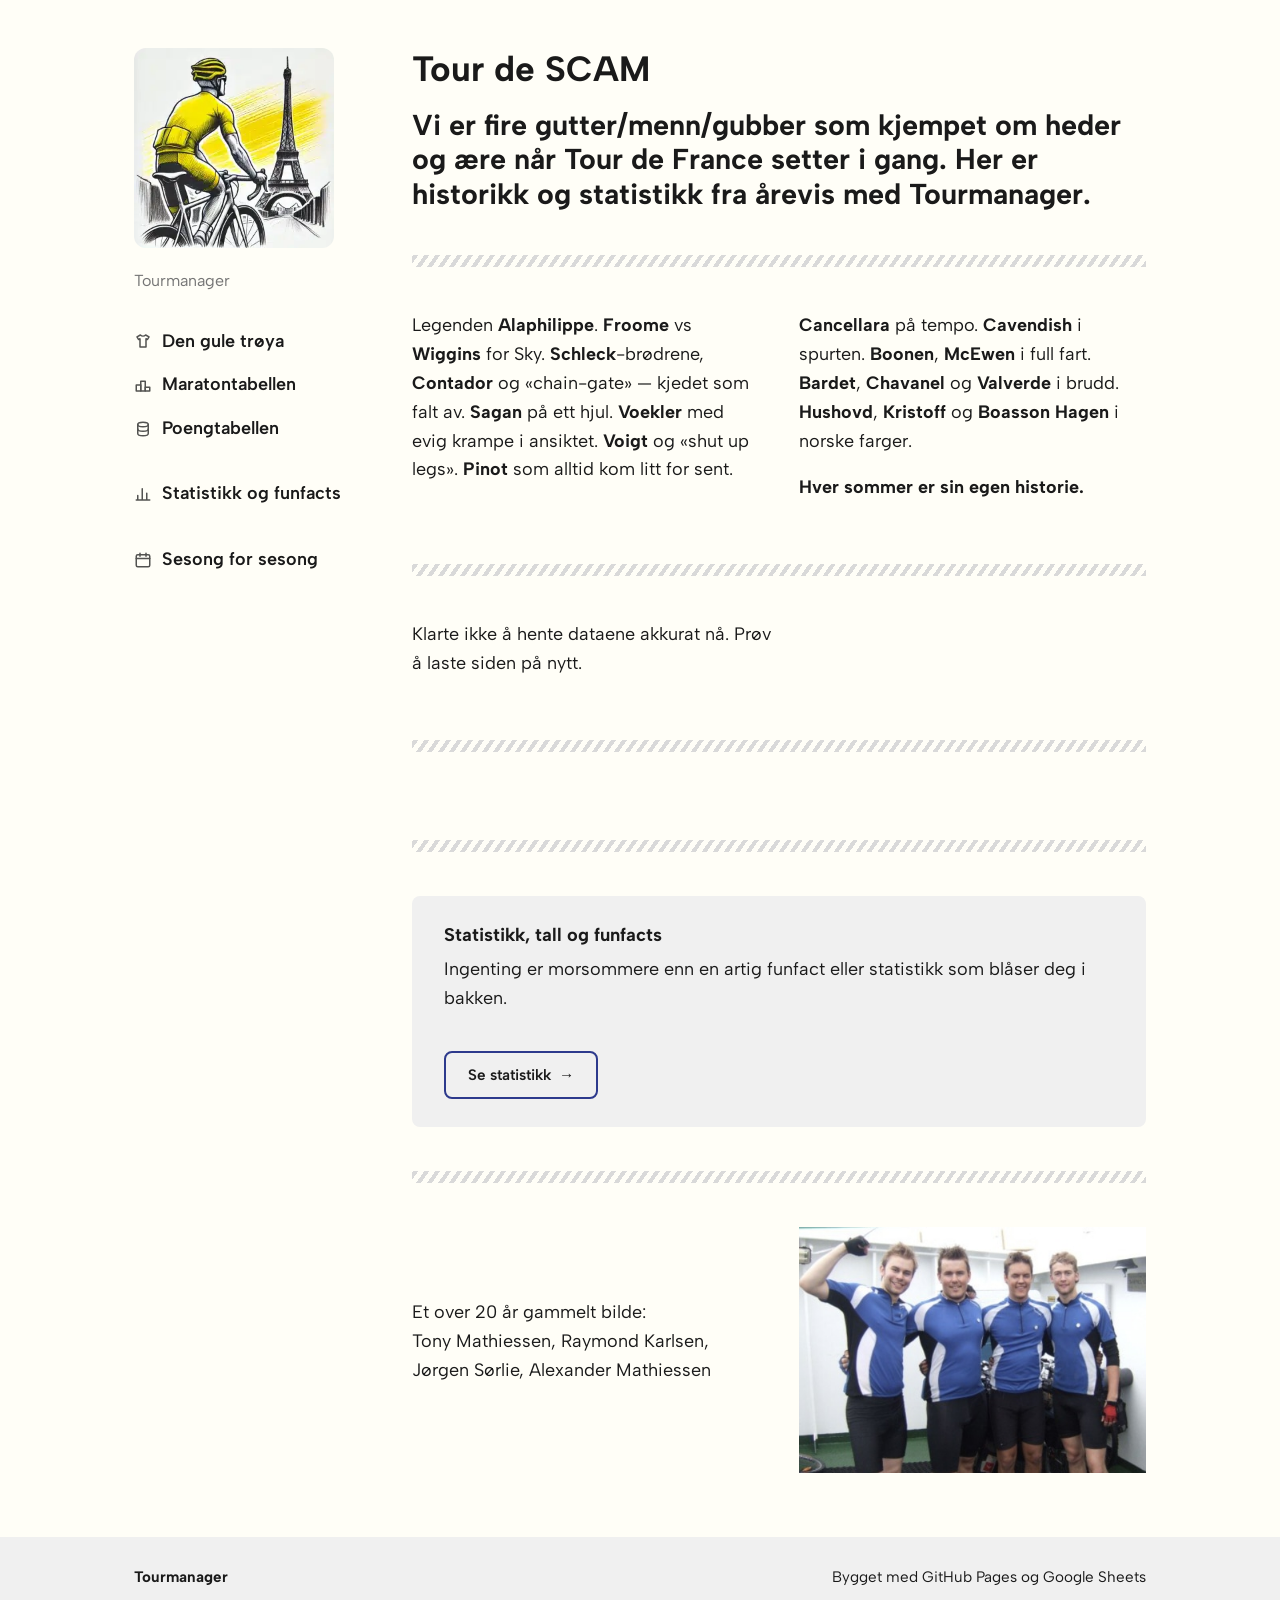
==== commit 0bd400d2: "Friske opp forsiden: mørk mesterboks, ikonglorier og tydeligere knapper Co-authored-by: Copilot App " ====
--- a/index.html
+++ b/index.html
@@ -239,7 +239,7 @@
       <div class="del-krem">
         <h3>Dette var ${siste.aar}-sesongen</h3>
         <p>${sesongtekst}</p>
-        <a class="knapp knapp--omriss" href="sesongen.html?aar=${siste.aar}">
+        <a class="knapp knapp--moerk" href="sesongen.html?aar=${siste.aar}">
         Se detaljer fra sesongen</a>
       </div>`;
   }
@@ -247,7 +247,7 @@
   /* ---- De tre kortene ---- */
   document.getElementById("kortene").innerHTML = `
     <div class="kort boks-pastellgul">
-      <span class="kortikon" style="color:#9a7d0a;">${tourIkon("gul-troye.html", 30)}</span>
+      <span class="kortikon" style="color:#9a7d0a;">${tourIkon("gul-troye.html", 36)}</span>
       <div class="kort-innhold">
         <h3>Gul trøye<br>${ledere(data.guleTroyer, "antall")}</h3>
         <p>Antall gule trøyer:</p>
@@ -264,7 +264,7 @@
       </div>
     </div>
     <div class="kort boks-pastellblaa">
-      <span class="kortikon" style="color:#1f6fb2;">${tourIkon("maratontabellen.html", 30)}</span>
+      <span class="kortikon" style="color:#1f6fb2;">${tourIkon("maratontabellen.html", 36)}</span>
       <div class="kort-innhold">
         <h3>Maratontabellen<br>${ledere(data.maratontabellen, "verdi")}</h3>
         <p>Sammenlagtlista:</p>
@@ -276,7 +276,7 @@
       </div>
     </div>
     <div class="kort boks-pastellgroenn">
-      <span class="kortikon" style="color:#1e7a46;">${tourIkon("poengtabellen.html", 30)}</span>
+      <span class="kortikon" style="color:#1e7a46;">${tourIkon("poengtabellen.html", 36)}</span>
       <div class="kort-innhold">
         <h3>Poengtabellen<br>${ledere(data.totalpoeng, "verdi")}</h3>
         <p>Antall poeng:</p>
--- a/css/style.css
+++ b/css/style.css
@@ -156,8 +156,8 @@
   margin: 32px 0;
 }
 .duoboks > div { padding: 28px 32px; }
-.duoboks .del-gul  { background: var(--tdf-gul); }
-.duoboks .del-krem { background: var(--pastell-gul); }
+.duoboks .del-gul  { background: #1c1c1c; color: #f8f2c4; }
+.duoboks .del-krem { background: #e8e8e6; }
 @media (max-width: 760px) {
   .duoboks { grid-template-columns: 1fr; }
 }
@@ -172,15 +172,32 @@
 .kort { padding: 0 0 28px; position: relative; }
 .kort .kort-bilde { display: block; width: 100%; }
 .kort .kort-innhold { padding: 20px 28px 0; }
-.kort .kort-innhold h3 { padding-right: 44px; }
-
-/* Ikonet øverst til høyre i forsidekortene */
+.kort .kort-innhold h3 { padding-right: 64px; }
+
+/* Ikonet øverst til høyre i forsidekortene: sitter i en rund glorie i
+   kortets egen farge, og spretter litt til liv når man holder over kortet. */
 .kortikon {
   position: absolute;
-  top: 22px;
-  right: 24px;
-  opacity: 0.85;
-}
+  top: 18px;
+  right: 20px;
+  display: inline-flex;
+  align-items: center;
+  justify-content: center;
+  width: 56px;
+  height: 56px;
+  border-radius: 50%;
+  transition: transform 0.25s ease;
+}
+.kortikon::before {
+  content: "";
+  position: absolute;
+  inset: 0;
+  border-radius: 50%;
+  background: currentColor;
+  opacity: 0.14;
+}
+.kortikon svg { position: relative; z-index: 1; }
+.kort:hover .kortikon { transform: scale(1.08) rotate(-6deg); }
 
 /* ---- Lister uten kuler (rangeringslister som "1. Tony – 360") ------------ */
 ol.rangering {
@@ -193,6 +210,7 @@
 /* ---- Knapper ------------------------------------------------------------- */
 .knapp {
   display: inline-block;
+  margin-top: 20px;
   padding: 10px 22px;
   border-radius: 999px;
   font-size: 0.95rem;
@@ -203,8 +221,16 @@
   border: none;
   cursor: pointer;
 }
+.knapp::after {
+  content: "→";
+  margin-left: 8px;
+  display: inline-block;
+  transition: transform 0.15s ease;
+}
+.knapp:hover::after { transform: translateX(3px); }
 .knapp--gull   { background: var(--knapp-gull); }
 .knapp--groenn { background: var(--knapp-groenn); }
+.knapp--moerk  { background: #1c1c1c; color: #f8f2c4; }
 .knapp--omriss {
   background: transparent;
   color: var(--tekst);
